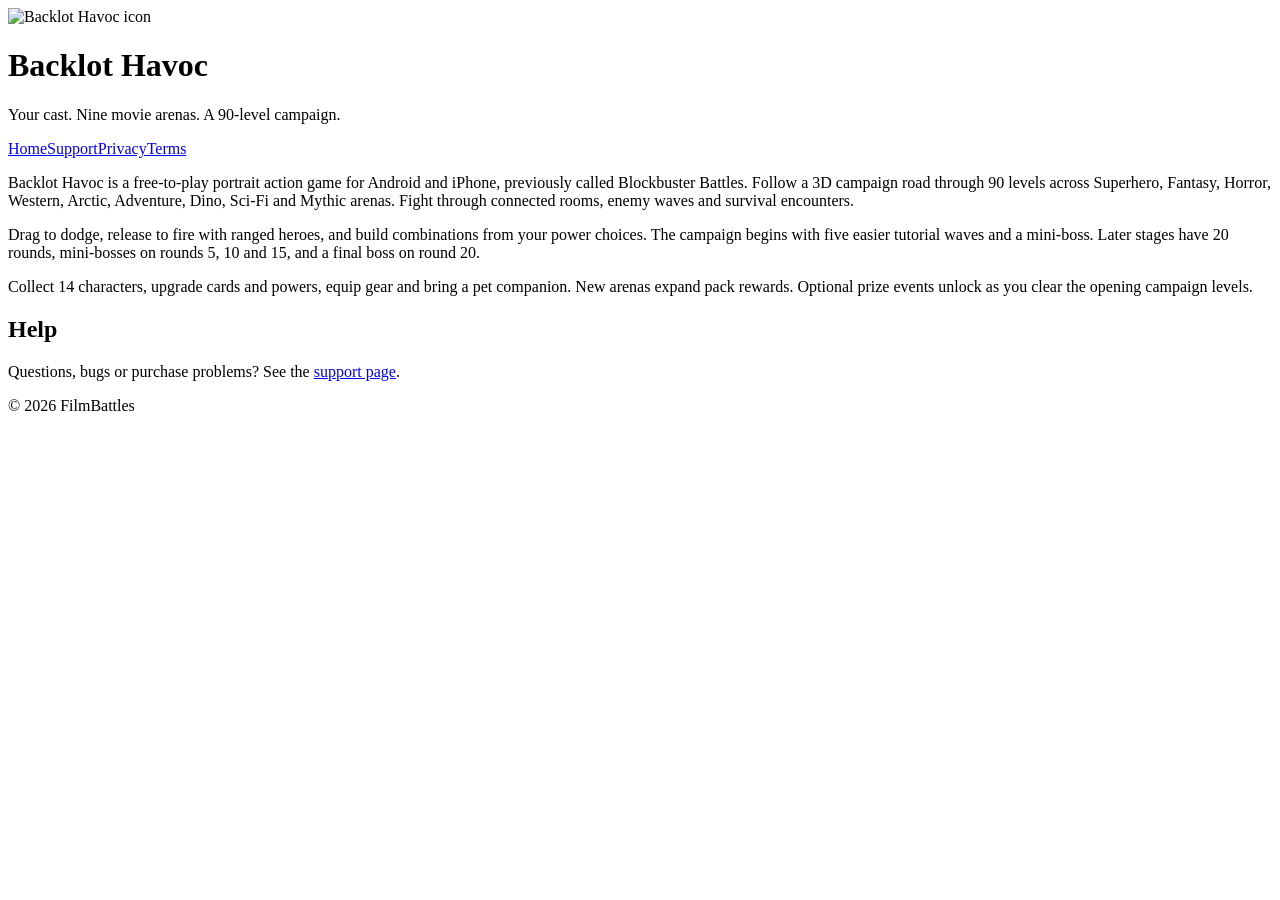
==== index.html @ e46f469b "Refresh campaign wording for current App Store submission" ====
<!DOCTYPE html>
<html lang="en">
<head>
<meta charset="utf-8">
<meta name="viewport" content="width=device-width, initial-scale=1">
<title>Backlot Havoc</title>
<link rel="stylesheet" href="style.css">
</head>
<body>
<header>
  <img src="icon.png" alt="Backlot Havoc icon">
  <h1>Backlot Havoc</h1>
  <p>Your cast. Nine movie arenas. A 90-level campaign.</p>
</header>
<nav><a href="index.html">Home</a><a href="support.html">Support</a><a href="privacy.html">Privacy</a><a href="terms.html">Terms</a></nav>
<main>
  <p>Backlot Havoc is a free-to-play portrait action game for Android and iPhone, previously called Blockbuster Battles.
  Follow a 3D campaign road through 90 levels across Superhero, Fantasy, Horror, Western, Arctic, Adventure, Dino,
  Sci-Fi and Mythic arenas. Fight through connected rooms, enemy waves and survival encounters.</p>
  <p>Drag to dodge, release to fire with ranged heroes, and build combinations from your power choices. The campaign
  begins with five easier tutorial waves and a mini-boss. Later stages have 20 rounds, mini-bosses on rounds 5, 10 and 15, and a final boss on round 20.</p>
  <p>Collect 14 characters, upgrade cards and powers, equip gear and bring a pet companion. New arenas expand pack
  rewards. Optional prize events unlock as you clear the opening campaign levels.</p>
  <h2>Help</h2>
  <p>Questions, bugs or purchase problems? See the <a href="support.html">support page</a>.</p>
</main>
<footer>&copy; 2026 FilmBattles</footer>
</body>
</html>
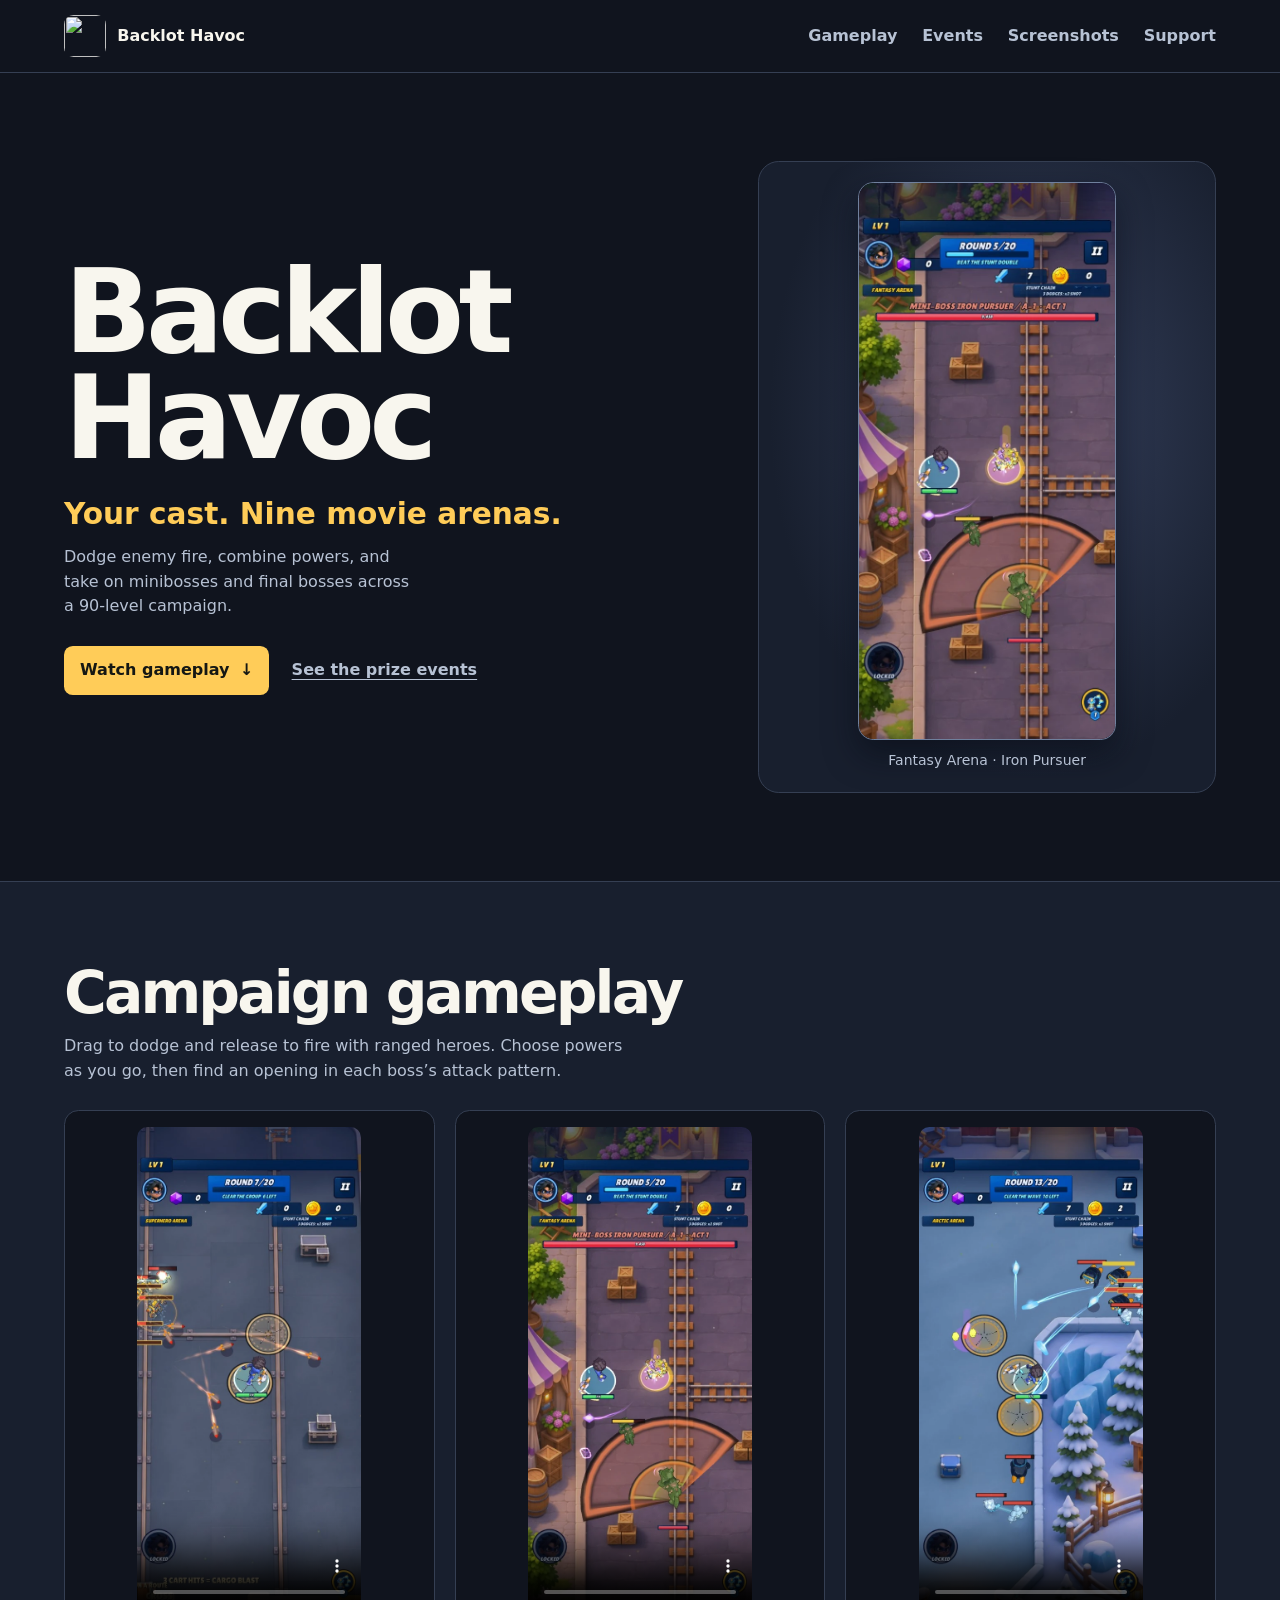
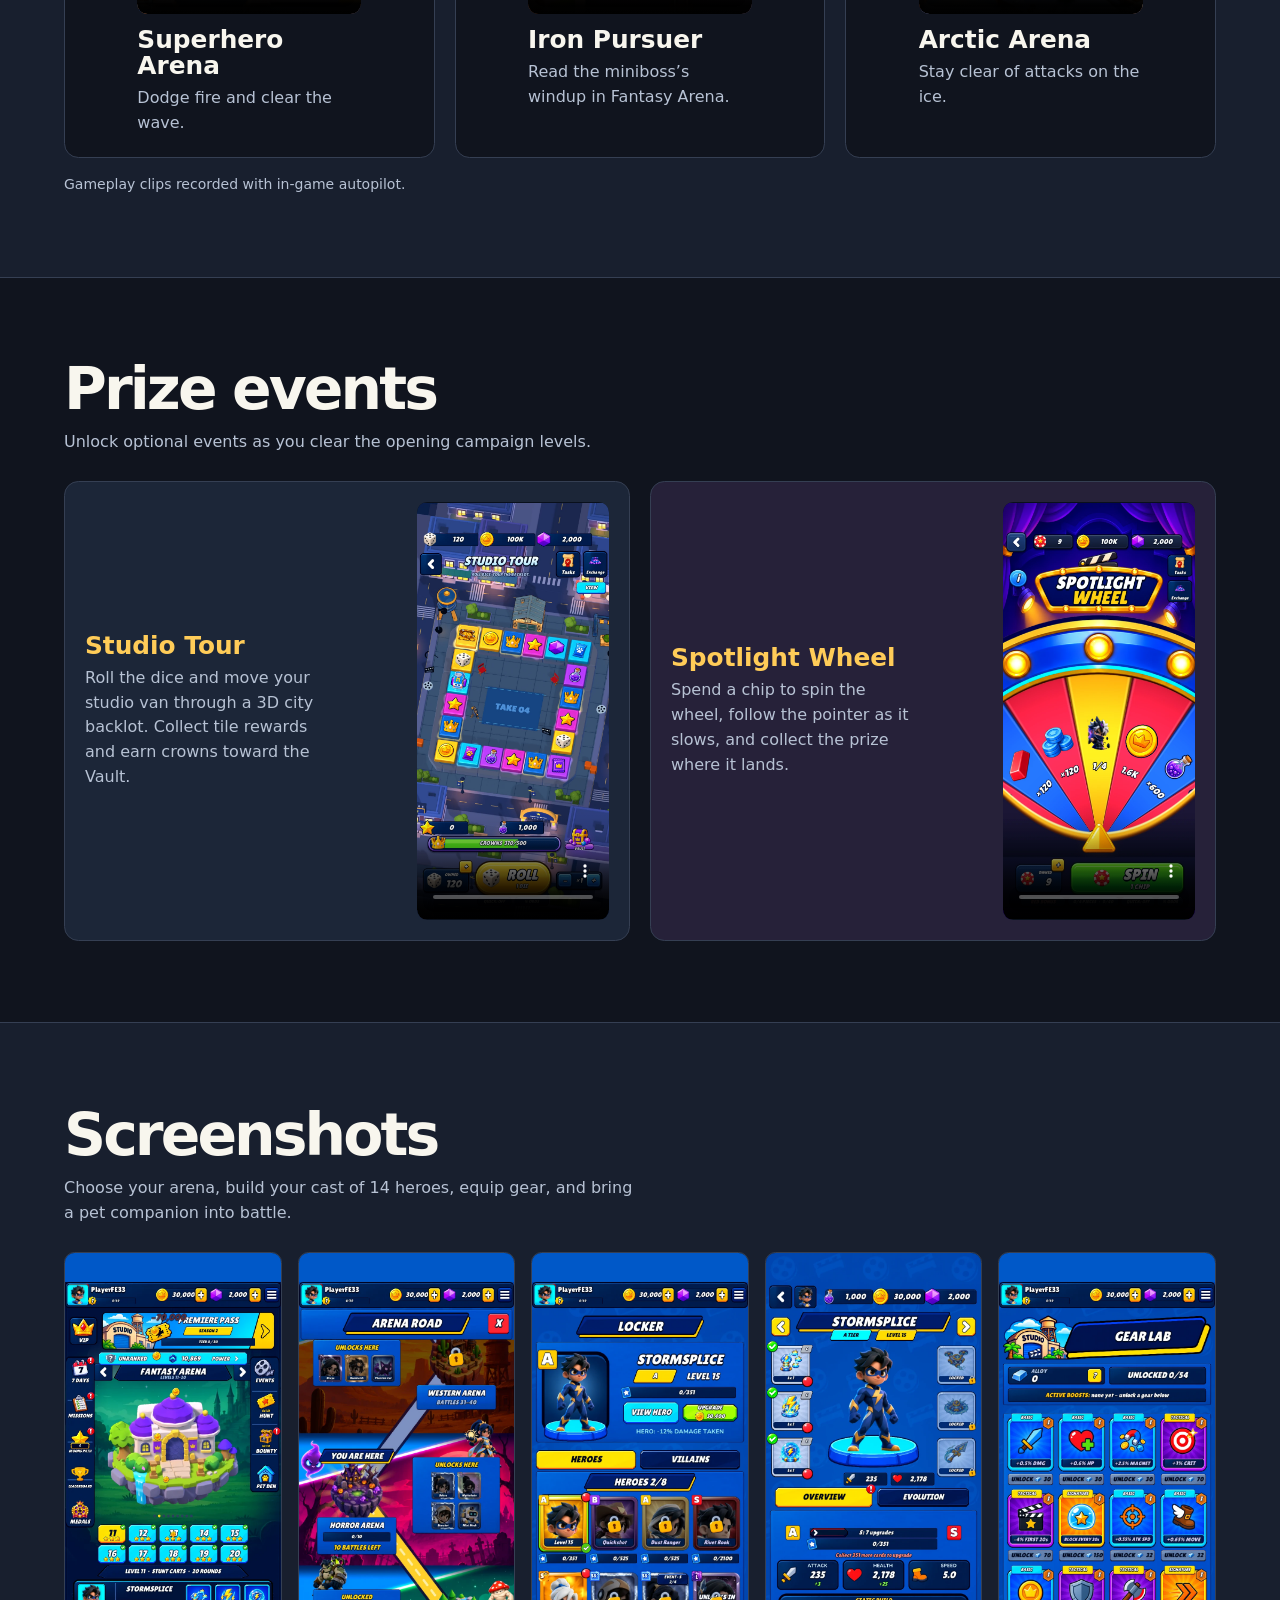
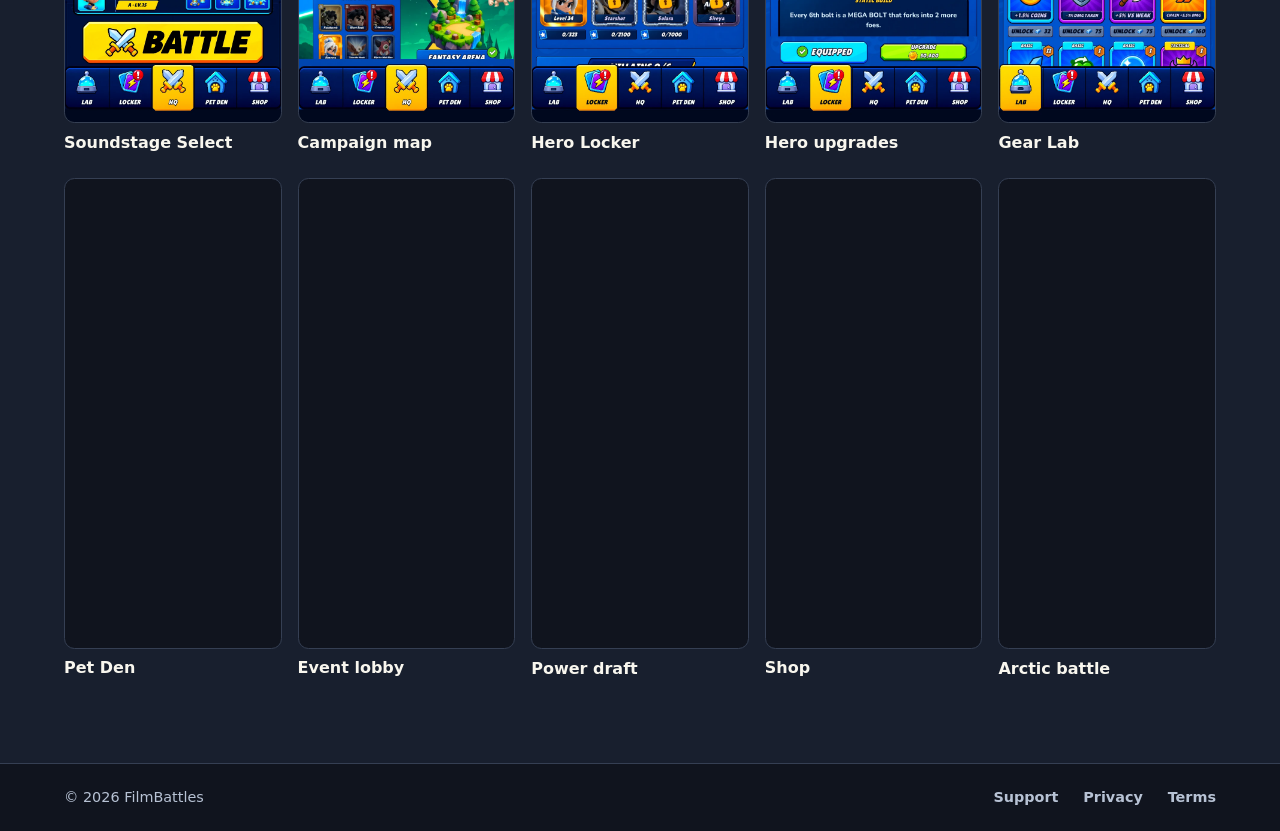
==== commit 3ff8a49b: "Show current Backlot Havoc gameplay and events" ====
--- a/index.html
+++ b/index.html
@@ -1,29 +1,142 @@
-<!DOCTYPE html>
+<!doctype html>
 <html lang="en">
 <head>
-<meta charset="utf-8">
-<meta name="viewport" content="width=device-width, initial-scale=1">
-<title>Backlot Havoc</title>
-<link rel="stylesheet" href="style.css">
+  <meta charset="utf-8">
+  <meta name="viewport" content="width=device-width, initial-scale=1">
+  <meta name="description" content="Watch Backlot Havoc campaign gameplay, roll through the 3D Studio Tour, and spin the Spotlight Wheel.">
+  <meta name="theme-color" content="#10141e">
+  <title>Backlot Havoc | FilmBattles</title>
+  <link rel="icon" href="icon.png">
+  <link rel="stylesheet" href="showcase.css">
 </head>
 <body>
-<header>
-  <img src="icon.png" alt="Backlot Havoc icon">
-  <h1>Backlot Havoc</h1>
-  <p>Your cast. Nine movie arenas. A 90-level campaign.</p>
-</header>
-<nav><a href="index.html">Home</a><a href="support.html">Support</a><a href="privacy.html">Privacy</a><a href="terms.html">Terms</a></nav>
-<main>
-  <p>Backlot Havoc is a free-to-play portrait action game for Android and iPhone, previously called Blockbuster Battles.
-  Follow a 3D campaign road through 90 levels across Superhero, Fantasy, Horror, Western, Arctic, Adventure, Dino,
-  Sci-Fi and Mythic arenas. Fight through connected rooms, enemy waves and survival encounters.</p>
-  <p>Drag to dodge, release to fire with ranged heroes, and build combinations from your power choices. The campaign
-  begins with five easier tutorial waves and a mini-boss. Later stages have 20 rounds, mini-bosses on rounds 5, 10 and 15, and a final boss on round 20.</p>
-  <p>Collect 14 characters, upgrade cards and powers, equip gear and bring a pet companion. New arenas expand pack
-  rewards. Optional prize events unlock as you clear the opening campaign levels.</p>
-  <h2>Help</h2>
-  <p>Questions, bugs or purchase problems? See the <a href="support.html">support page</a>.</p>
-</main>
-<footer>&copy; 2026 FilmBattles</footer>
+  <a class="skip-link" href="#main">Skip to content</a>
+  <header class="site-header">
+    <div class="container head-inner">
+      <a class="brand" href="index.html" aria-current="page">
+        <img src="icon.png" width="42" height="42" alt="">
+        <span>Backlot Havoc</span>
+      </a>
+      <nav aria-label="Main navigation">
+        <a href="#combat">Gameplay</a>
+        <a href="#events">Events</a>
+        <a href="#screens">Screenshots</a>
+        <a href="support.html">Support</a>
+      </nav>
+    </div>
+  </header>
+
+  <main id="main">
+    <section class="hero container" aria-labelledby="game-title">
+      <div class="hero-copy">
+        <h1 id="game-title">Backlot<br> Havoc</h1>
+        <p class="hero-lead">Your cast. Nine movie arenas.</p>
+        <p>Dodge enemy fire, combine powers, and take on minibosses and final bosses across a 90-level campaign.</p>
+        <div class="hero-actions">
+          <a class="primary-button" href="#combat">Watch gameplay <span aria-hidden="true">↓</span></a>
+          <a class="secondary-link" href="#events">See the prize events</a>
+        </div>
+      </div>
+      <figure class="hero-visual">
+        <img src="media/fantasy-combat.webp" width="540" height="1174" fetchpriority="high"
+          alt="Stormsplice facing the Iron Pursuer on the tracks in Fantasy Arena.">
+        <figcaption>Fantasy Arena · Iron Pursuer</figcaption>
+      </figure>
+    </section>
+
+    <section id="combat" class="section combat-section" aria-labelledby="combat-title">
+      <div class="container">
+        <div class="section-heading">
+          <h2 id="combat-title">Campaign gameplay</h2>
+          <p>Drag to dodge and release to fire with ranged heroes. Choose powers as you go, then find an opening in each boss’s attack pattern.</p>
+        </div>
+        <div class="combat-grid">
+          <figure class="combat-card">
+            <video controls playsinline preload="none" poster="media/superhero-combat.webp" aria-label="Superhero Arena autopilot gameplay">
+              <source src="media/superhero-combat.mp4" type="video/mp4">
+              <a href="media/superhero-combat.mp4">Open the Superhero Arena clip</a>
+            </video>
+            <figcaption><h3>Superhero Arena</h3><p>Dodge fire and clear the wave.</p></figcaption>
+          </figure>
+          <figure class="combat-card">
+            <video controls playsinline preload="none" poster="media/fantasy-combat.webp" aria-label="Fantasy Arena Iron Pursuer autopilot gameplay">
+              <source src="media/fantasy-combat.mp4" type="video/mp4">
+              <a href="media/fantasy-combat.mp4">Open the Iron Pursuer clip</a>
+            </video>
+            <figcaption><h3>Iron Pursuer</h3><p>Read the miniboss’s windup in Fantasy Arena.</p></figcaption>
+          </figure>
+          <figure class="combat-card">
+            <video controls playsinline preload="none" poster="media/arctic-combat.webp" aria-label="Arctic Arena autopilot gameplay">
+              <source src="media/arctic-combat.mp4" type="video/mp4">
+              <a href="media/arctic-combat.mp4">Open the Arctic Arena clip</a>
+            </video>
+            <figcaption><h3>Arctic Arena</h3><p>Stay clear of attacks on the ice.</p></figcaption>
+          </figure>
+        </div>
+        <p class="capture-note">Gameplay clips recorded with in-game autopilot.</p>
+      </div>
+    </section>
+
+    <section id="events" class="section container" aria-labelledby="events-title">
+      <div class="section-heading">
+        <h2 id="events-title">Prize events</h2>
+        <p>Unlock optional events as you clear the opening campaign levels.</p>
+      </div>
+      <div class="event-grid">
+        <article class="event-card tour">
+          <div class="event-copy">
+            <h3>Studio Tour</h3>
+            <p>Roll the dice and move your studio van through a 3D city backlot. Collect tile rewards and earn crowns toward the Vault.</p>
+          </div>
+          <video controls playsinline preload="none" poster="media/studio-tour.webp" aria-label="Studio Tour dice roll and van movement">
+            <source src="media/studio-tour.mp4" type="video/mp4">
+            <a href="media/studio-tour.mp4">Open the Studio Tour roll clip</a>
+          </video>
+        </article>
+        <article class="event-card wheel">
+          <div class="event-copy">
+            <h3>Spotlight Wheel</h3>
+            <p>Spend a chip to spin the wheel, follow the pointer as it slows, and collect the prize where it lands.</p>
+          </div>
+          <video controls playsinline preload="none" poster="media/spotlight-wheel.webp" aria-label="Spotlight Wheel spinning and revealing a prize">
+            <source src="media/spotlight-wheel.mp4" type="video/mp4">
+            <a href="media/spotlight-wheel.mp4">Open the Spotlight Wheel spin clip</a>
+          </video>
+        </article>
+      </div>
+    </section>
+
+    <section id="screens" class="section screen-section" aria-labelledby="screens-title">
+      <div class="container">
+        <div class="section-heading">
+          <h2 id="screens-title">Screenshots</h2>
+          <p>Choose your arena, build your cast of 14 heroes, equip gear, and bring a pet companion into battle.</p>
+        </div>
+        <div class="screen-grid">
+          <figure><a href="media/soundstage.webp"><img src="media/soundstage.webp" width="720" height="1560" loading="lazy" decoding="async" alt="Soundstage Select home screen with its 3D arena island"></a><figcaption>Soundstage Select</figcaption></figure>
+          <figure><a href="media/campaign.webp"><img src="media/campaign.webp" width="720" height="1560" loading="lazy" decoding="async" alt="Campaign map showing the arena route and level milestones"></a><figcaption>Campaign map</figcaption></figure>
+          <figure><a href="media/heroes.webp"><img src="media/heroes.webp" width="720" height="1560" loading="lazy" decoding="async" alt="Hero Locker with collectible character portraits"></a><figcaption>Hero Locker</figcaption></figure>
+          <figure><a href="media/hero-upgrades.webp"><img src="media/hero-upgrades.webp" width="720" height="1560" loading="lazy" decoding="async" alt="Stormsplice’s hero profile and upgrade controls"></a><figcaption>Hero upgrades</figcaption></figure>
+          <figure><a href="media/research.webp"><img src="media/research.webp" width="720" height="1560" loading="lazy" decoding="async" alt="Gear Lab with upgrade categories"></a><figcaption>Gear Lab</figcaption></figure>
+          <figure><a href="media/pet-den.webp"><img src="media/pet-den.webp" width="720" height="1560" loading="lazy" decoding="async" alt="Pet Den and available companions"></a><figcaption>Pet Den</figcaption></figure>
+          <figure><a href="media/event-lobby.webp"><img src="media/event-lobby.webp" width="720" height="1560" loading="lazy" decoding="async" alt="Prize event lobby with Studio Tour and Spotlight Wheel"></a><figcaption>Event lobby</figcaption></figure>
+          <figure><a href="media/power-draft.webp"><img src="media/power-draft.webp" width="720" height="1560" loading="lazy" decoding="async" alt="Three selectable power-up cards in battle"></a><figcaption>Power draft</figcaption></figure>
+          <figure><a href="media/shop.webp"><img src="media/shop.webp" width="720" height="1560" loading="lazy" decoding="async" alt="In-game Shop with packs, offers, and resource tabs"></a><figcaption>Shop</figcaption></figure>
+          <figure><a href="media/arctic-battle.webp"><img src="media/arctic-battle.webp" width="720" height="1560" loading="lazy" decoding="async" alt="Combat on a snowy Arctic Arena stage with icy projectiles"></a><figcaption>Arctic battle</figcaption></figure>
+        </div>
+      </div>
+    </section>
+  </main>
+
+  <footer class="site-footer">
+    <div class="container foot-inner">
+      <span>&copy; 2026 FilmBattles</span>
+      <nav aria-label="Support and legal">
+        <a href="support.html">Support</a>
+        <a href="privacy.html">Privacy</a>
+        <a href="terms.html">Terms</a>
+      </nav>
+    </div>
+  </footer>
 </body>
 </html>
--- a/showcase.css
+++ b/showcase.css
@@ -0,0 +1,119 @@
+:root {
+  color-scheme: dark;
+  --base: #10141e;
+  --panel: #181f2e;
+  --raised: #202a3b;
+  --edge: #353f53;
+  --text: #f8f6ee;
+  --muted: #b7c2d4;
+  --gold: #ffcc58;
+  --display: "Arial Black", "Segoe UI", system-ui, sans-serif;
+  --body: "Segoe UI", system-ui, sans-serif;
+}
+
+* { box-sizing: border-box; }
+html { scroll-padding-block: 1rem; }
+body { margin: 0; background: var(--base); color: var(--text); font: 1rem/1.55 var(--body); }
+a { color: inherit; }
+img, video { display: block; max-width: 100%; }
+a:focus-visible, video:focus-visible { outline: 3px solid var(--gold); outline-offset: 5px; }
+figure { margin: 0; }
+.container { width: min(100% - 3rem, 72rem); margin-inline: auto; }
+
+.skip-link {
+  position: absolute; z-index: 2; top: .5rem; left: .5rem;
+  transform: translateY(-200%); background: var(--gold); color: var(--base); padding: .5rem 1rem;
+}
+.skip-link:focus { transform: none; }
+.site-header { border-bottom: 1px solid var(--edge); }
+.head-inner, .foot-inner { display: flex; align-items: center; justify-content: space-between; gap: 1rem 2rem; flex-wrap: wrap; }
+.head-inner { min-height: 4.5rem; padding-block: .65rem; }
+.brand { display: inline-flex; align-items: center; gap: .7rem; text-decoration: none; font-weight: 750; white-space: nowrap; }
+.brand img { border-radius: .6rem; }
+nav { display: flex; gap: .45rem 1.55rem; flex-wrap: wrap; }
+nav a { color: var(--muted); text-decoration: none; font-weight: 650; }
+nav a:hover { color: var(--gold); }
+
+.hero {
+  display: grid; grid-template-columns: minmax(0, 1.2fr) minmax(0, .85fr);
+  align-items: center; gap: 3rem; padding-block: clamp(2.4rem, 7vw, 5.5rem);
+}
+h1, h2, h3 { line-height: 1.05; margin: 0; }
+h1, h2 { font-family: var(--display); letter-spacing: -.05em; }
+h1 { font-size: clamp(3.5rem, 9vw, 7.5rem); line-height: .92; }
+.hero-lead { color: var(--gold); font-size: clamp(1.32rem, 2.8vw, 1.85rem); font-weight: 730; margin: 1.3rem 0 .45rem; }
+.hero-copy > p:last-of-type { color: var(--muted); max-width: 35ch; margin: 0; }
+.hero-actions { display: flex; align-items: center; flex-wrap: wrap; gap: .75rem 1.4rem; margin-top: 1.7rem; }
+.primary-button {
+  display: inline-flex; align-items: center; gap: .65rem; border-radius: .55rem;
+  padding: .74rem 1rem; color: #151713; background: var(--gold); text-decoration: none; font-weight: 800;
+}
+.primary-button:hover { background: #ffe099; }
+.secondary-link { color: var(--muted); font-weight: 650; text-underline-offset: .25em; }
+.secondary-link:hover { color: var(--text); }
+.hero-visual {
+  display: grid; justify-items: center; gap: .65rem; padding: 1.25rem 1rem;
+  border-radius: 1.3rem; border: 1px solid var(--edge);
+  background: radial-gradient(ellipse at 60% 40%, #35405d, #181f2e 68%);
+}
+.hero-visual img {
+  width: min(100%, 16.1rem); height: auto; border: 1px solid #70809d;
+  border-radius: .95rem; box-shadow: 0 14px 32px #06091388;
+}
+.hero-visual figcaption, .capture-note { color: var(--muted); font-size: .875rem; }
+
+.section { padding-block: clamp(2.95rem, 7vw, 5.1rem); }
+.combat-section, .screen-section { background: var(--panel); border-block: 1px solid var(--edge); }
+.section-heading { margin-bottom: 1.65rem; }
+h2 { font-size: clamp(2rem, 5vw, 3.65rem); }
+h3 { font-size: clamp(1.1rem, 2.5vw, 1.55rem); }
+.section-heading p { color: var(--muted); max-width: 57ch; margin: .6rem 0 0; }
+
+.combat-grid { display: grid; grid-template-columns: repeat(3, minmax(0, 1fr)); gap: 1.25rem; }
+.combat-card {
+  display: grid; justify-items: center; align-content: start; background: var(--base);
+  border: 1px solid var(--edge); border-radius: .9rem; padding: 1rem;
+}
+video { width: min(100%, 14rem); aspect-ratio: 540 / 1174; border-radius: .65rem; background: #09101c; object-fit: contain; }
+.combat-card figcaption { width: min(100%, 14rem); padding-block: .8rem .3rem; }
+.combat-card p, .event-copy p { color: var(--muted); margin: .44rem 0 0; }
+.capture-note { margin: 1rem 0 0; }
+
+.event-grid { display: grid; grid-template-columns: repeat(2, minmax(0, 1fr)); gap: 1.25rem; }
+.event-card {
+  display: grid; grid-template-columns: minmax(0, 1fr) minmax(0, 1.03fr);
+  align-items: center; gap: 1rem; padding: 1.25rem; border: 1px solid var(--edge); border-radius: .9rem;
+}
+.tour { background: #1c2638; }
+.wheel { background: #262139; }
+.event-card video { justify-self: end; width: min(100%, 12rem); }
+.event-copy h3 { color: var(--gold); }
+
+.screen-grid { display: grid; grid-template-columns: repeat(5, minmax(0, 1fr)); gap: 1.4rem 1rem; }
+.screen-grid a { display: block; border-radius: .65rem; }
+.screen-grid img {
+  width: 100%; height: auto; aspect-ratio: 720 / 1560;
+  border: 1px solid var(--edge); border-radius: inherit; background: var(--base);
+}
+.screen-grid a:hover img { border-color: var(--gold); }
+.screen-grid figcaption { margin-top: .45rem; font-weight: 650; }
+.site-footer { padding-block: 1.4rem; color: var(--muted); font-size: .9rem; }
+
+@media (max-width: 56rem) {
+  .hero { gap: 1.4rem; }
+  .screen-grid { grid-template-columns: repeat(3, minmax(0, 1fr)); }
+  .event-card { grid-template-columns: 1fr; justify-items: center; align-content: start; }
+  .event-copy { width: 100%; }
+  .event-card video { justify-self: center; }
+}
+@media (max-width: 40rem) {
+  .container { width: calc(100% - 2rem); }
+  nav { column-gap: .9rem; font-size: .875rem; }
+  .hero { grid-template-columns: 1fr; padding-block: 2.35rem; }
+  .hero h1 br { display: none; }
+  .hero-visual img { width: min(100%, 13rem); }
+  .combat-grid, .event-grid { grid-template-columns: 1fr; }
+  .combat-card, .event-card { padding: .8rem; }
+  .combat-card figcaption, .event-copy { width: min(100%, 23rem); }
+  .screen-grid { grid-template-columns: repeat(2, minmax(0, 1fr)); }
+}
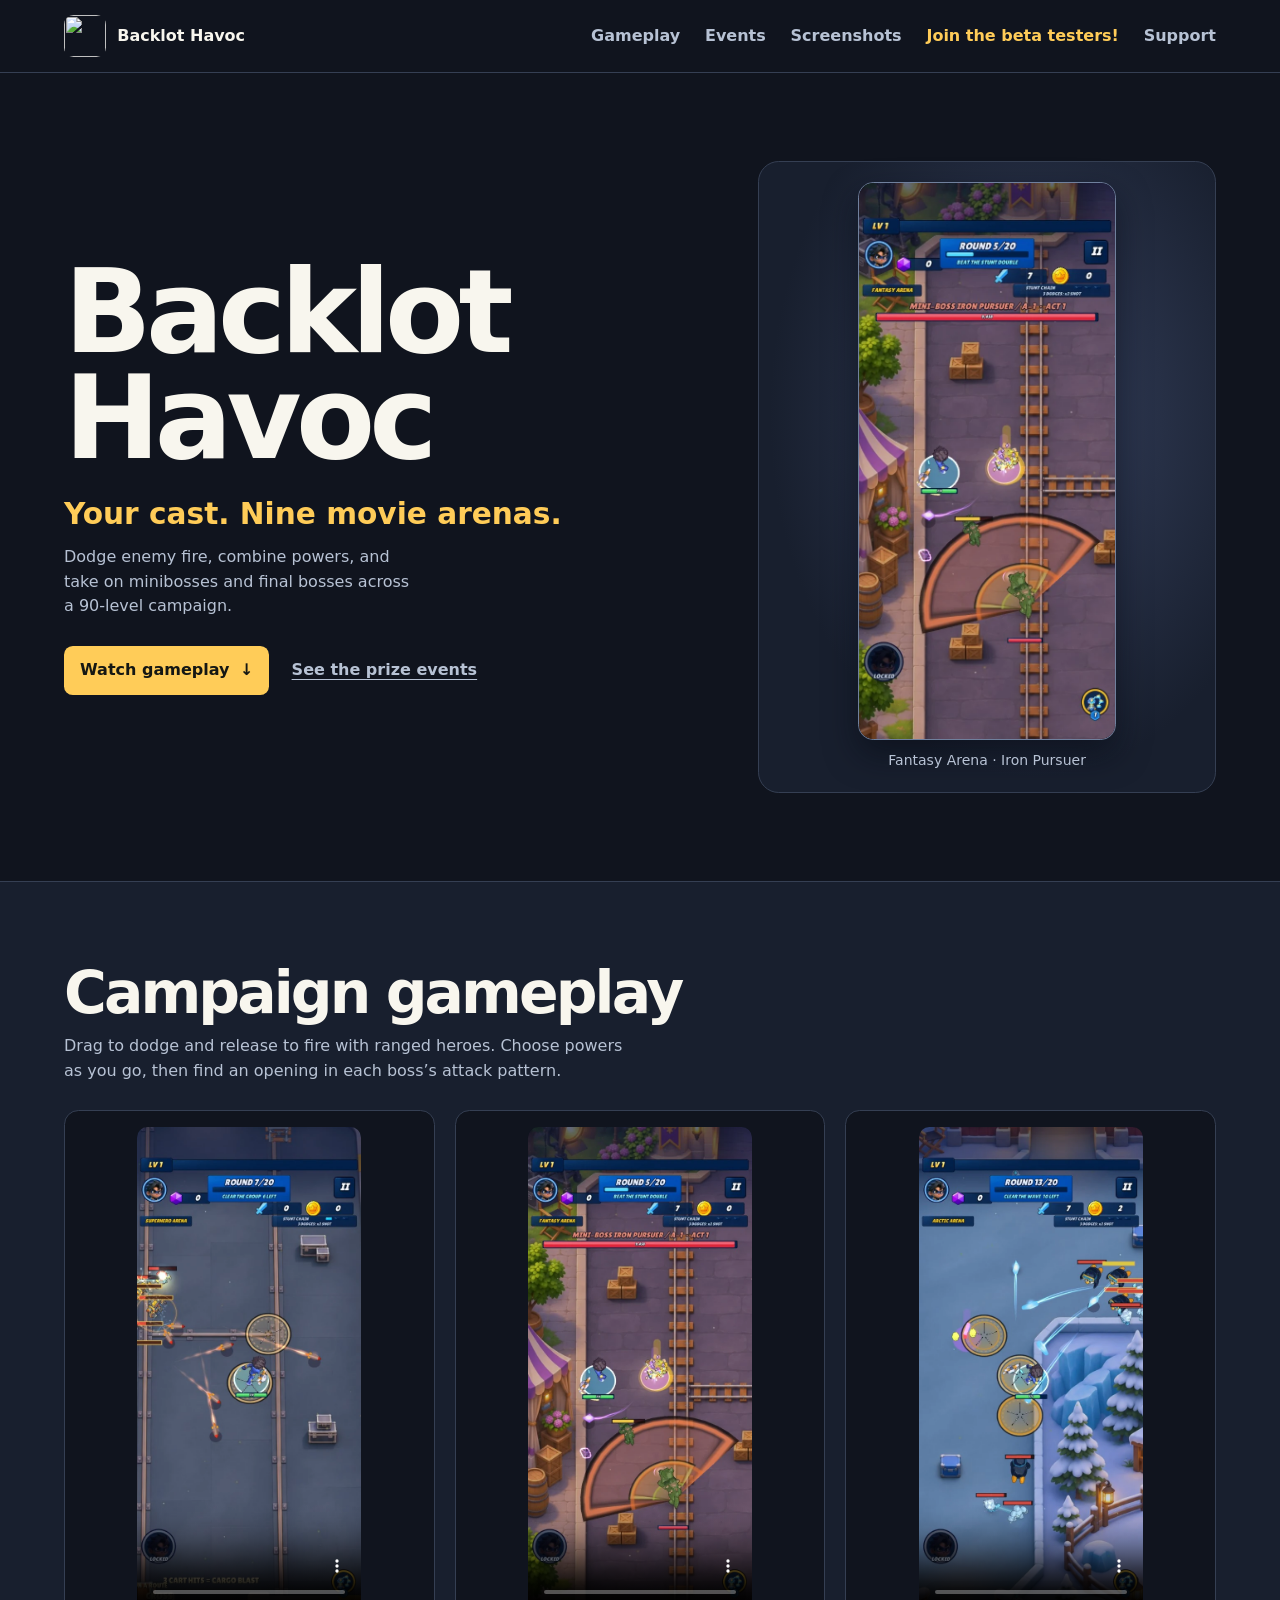
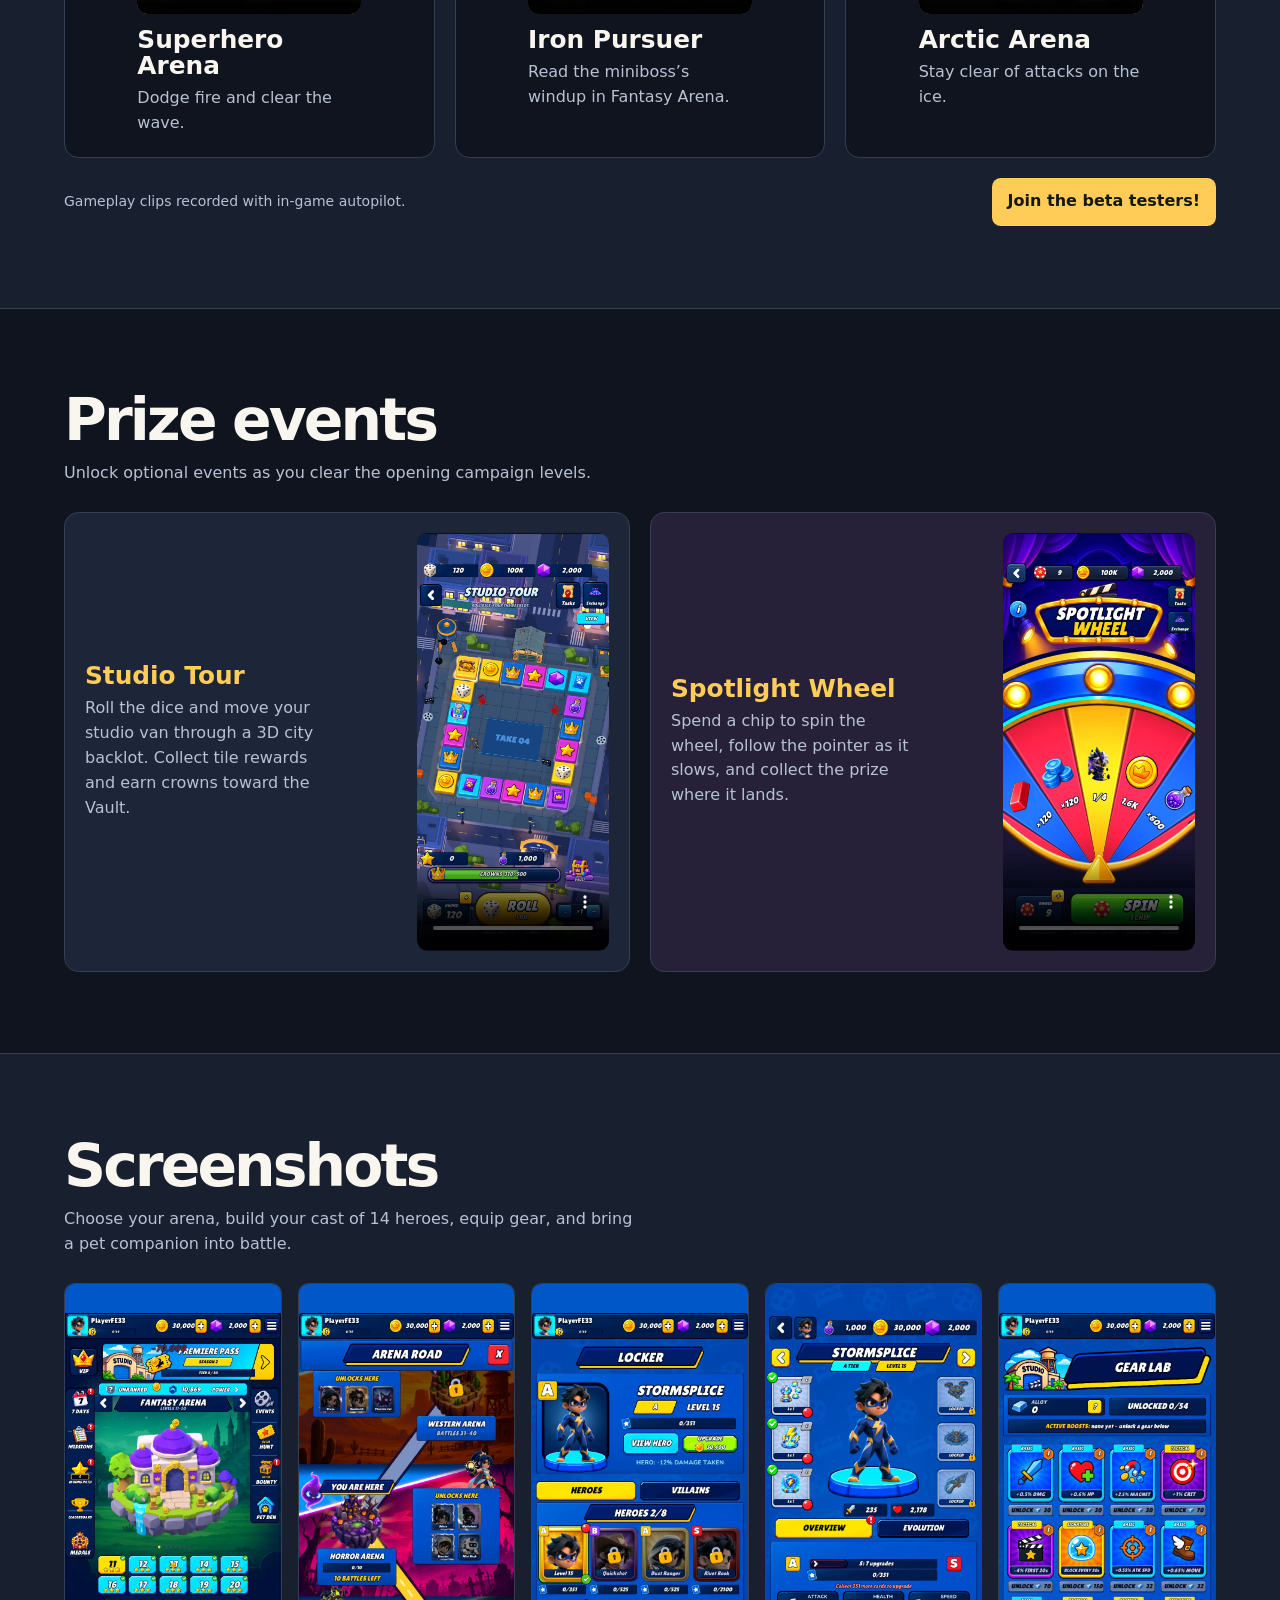
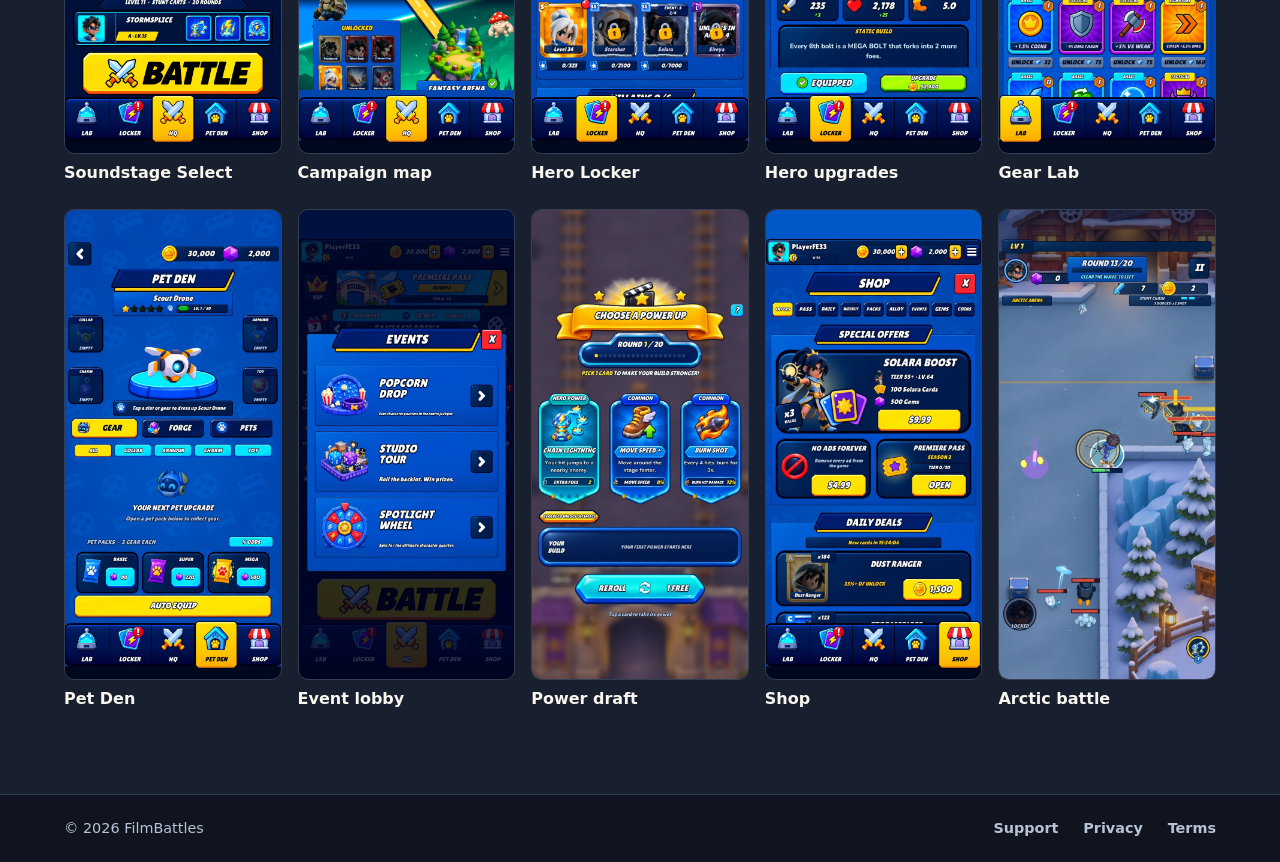
==== commit 9960d25c: "Add Backlot Havoc TestFlight signup and QR code" ====
--- a/index.html
+++ b/index.html
@@ -21,6 +21,7 @@
         <a href="#combat">Gameplay</a>
         <a href="#events">Events</a>
         <a href="#screens">Screenshots</a>
+        <a class="beta-nav" href="beta.html">Join the beta testers!</a>
         <a href="support.html">Support</a>
       </nav>
     </div>
@@ -73,7 +74,10 @@
             <figcaption><h3>Arctic Arena</h3><p>Stay clear of attacks on the ice.</p></figcaption>
           </figure>
         </div>
-        <p class="capture-note">Gameplay clips recorded with in-game autopilot.</p>
+        <div class="combat-actions">
+          <p class="capture-note">Gameplay clips recorded with in-game autopilot.</p>
+          <a class="primary-button" href="beta.html">Join the beta testers!</a>
+        </div>
       </div>
     </section>
 
--- a/showcase.css
+++ b/showcase.css
@@ -117,3 +117,85 @@
   .combat-card figcaption, .event-copy { width: min(100%, 23rem); }
   .screen-grid { grid-template-columns: repeat(2, minmax(0, 1fr)); }
 }
+.beta-nav { color: var(--gold); }
+.combat-actions {
+  display: flex;
+  flex-wrap: wrap;
+  align-items: center;
+  justify-content: space-between;
+  gap: 1rem;
+  margin-top: 1.25rem;
+}
+.combat-actions .capture-note { margin: 0; }
+.beta-page {
+  display: grid;
+  grid-template-columns: minmax(0, 1fr) minmax(13rem, 19rem);
+  align-items: start;
+  gap: clamp(1.25rem, 4vw, 3rem);
+  max-width: 61rem;
+  padding-block: clamp(2rem, 6vw, 5.25rem);
+}
+.beta-panel,
+.beta-share {
+  min-width: 0;
+  padding: clamp(1.25rem, 4vw, 2.3rem);
+  background: var(--panel);
+  border: 1px solid var(--edge);
+  border-radius: 1rem;
+}
+.beta-panel h1 { font-size: clamp(2.35rem, 5.4vw, 4rem); line-height: 1.02; }
+.beta-panel h2 { font-size: clamp(1.8rem, 4vw, 2.75rem); }
+.beta-panel h2:focus { outline: none; }
+.beta-page a { text-underline-offset: .2em; }
+.beta-page form { display: grid; gap: .55rem; }
+.beta-page [hidden] { display: none; }
+.beta-page label { font-weight: 650; }
+.beta-page input[type="text"],
+.beta-page input[type="email"] {
+  width: 100%;
+  min-height: 3rem;
+  margin-bottom: .6rem;
+  border: 1px solid #66718c;
+  border-radius: .5rem;
+  padding: .55rem .75rem;
+  background: var(--base);
+  color: var(--text);
+  font: inherit;
+  font-size: 1rem;
+}
+.beta-page input:focus-visible, .beta-page button:focus-visible {
+  outline: 2px solid var(--gold);
+  outline-offset: 3px;
+}
+.beta-page input[type="email"] { margin-bottom: 0; }
+.field-hint, .signup-status { color: var(--muted); font-size: .875rem; margin: 0; }
+.beta-consent {
+  display: flex;
+  gap: .6rem;
+  align-items: flex-start;
+  margin-block: .75rem;
+  color: var(--muted);
+  font-size: .875rem;
+}
+.beta-consent input { width: 1.1rem; height: 1.1rem; margin: .12rem 0 0; flex: none; accent-color: var(--gold); }
+.beta-page button {
+  justify-self: start;
+  border: 0;
+  font: inherit;
+  font-weight: 800;
+  cursor: pointer;
+}
+.beta-page button:disabled { opacity: .65; cursor: default; }
+.signup-status:empty { display: none; }
+.signup-status { margin-top: .5rem; }
+.install-guide ol { padding-left: 1.4rem; }
+.install-guide li { padding-left: .25rem; margin-bottom: .65rem; }
+.install-guide a { color: var(--gold); }
+.beta-share { display: grid; justify-items: center; gap: 1rem; }
+.beta-share h2 { font-size: 1.5rem; }
+.beta-share img { width: min(100%, 240px); height: auto; border-radius: .4rem; }
+@media (max-width: 680px) {
+  .beta-page { grid-template-columns: minmax(0, 1fr); }
+  .beta-share { justify-self: stretch; }
+  .beta-share img { width: min(100%, 180px); }
+}
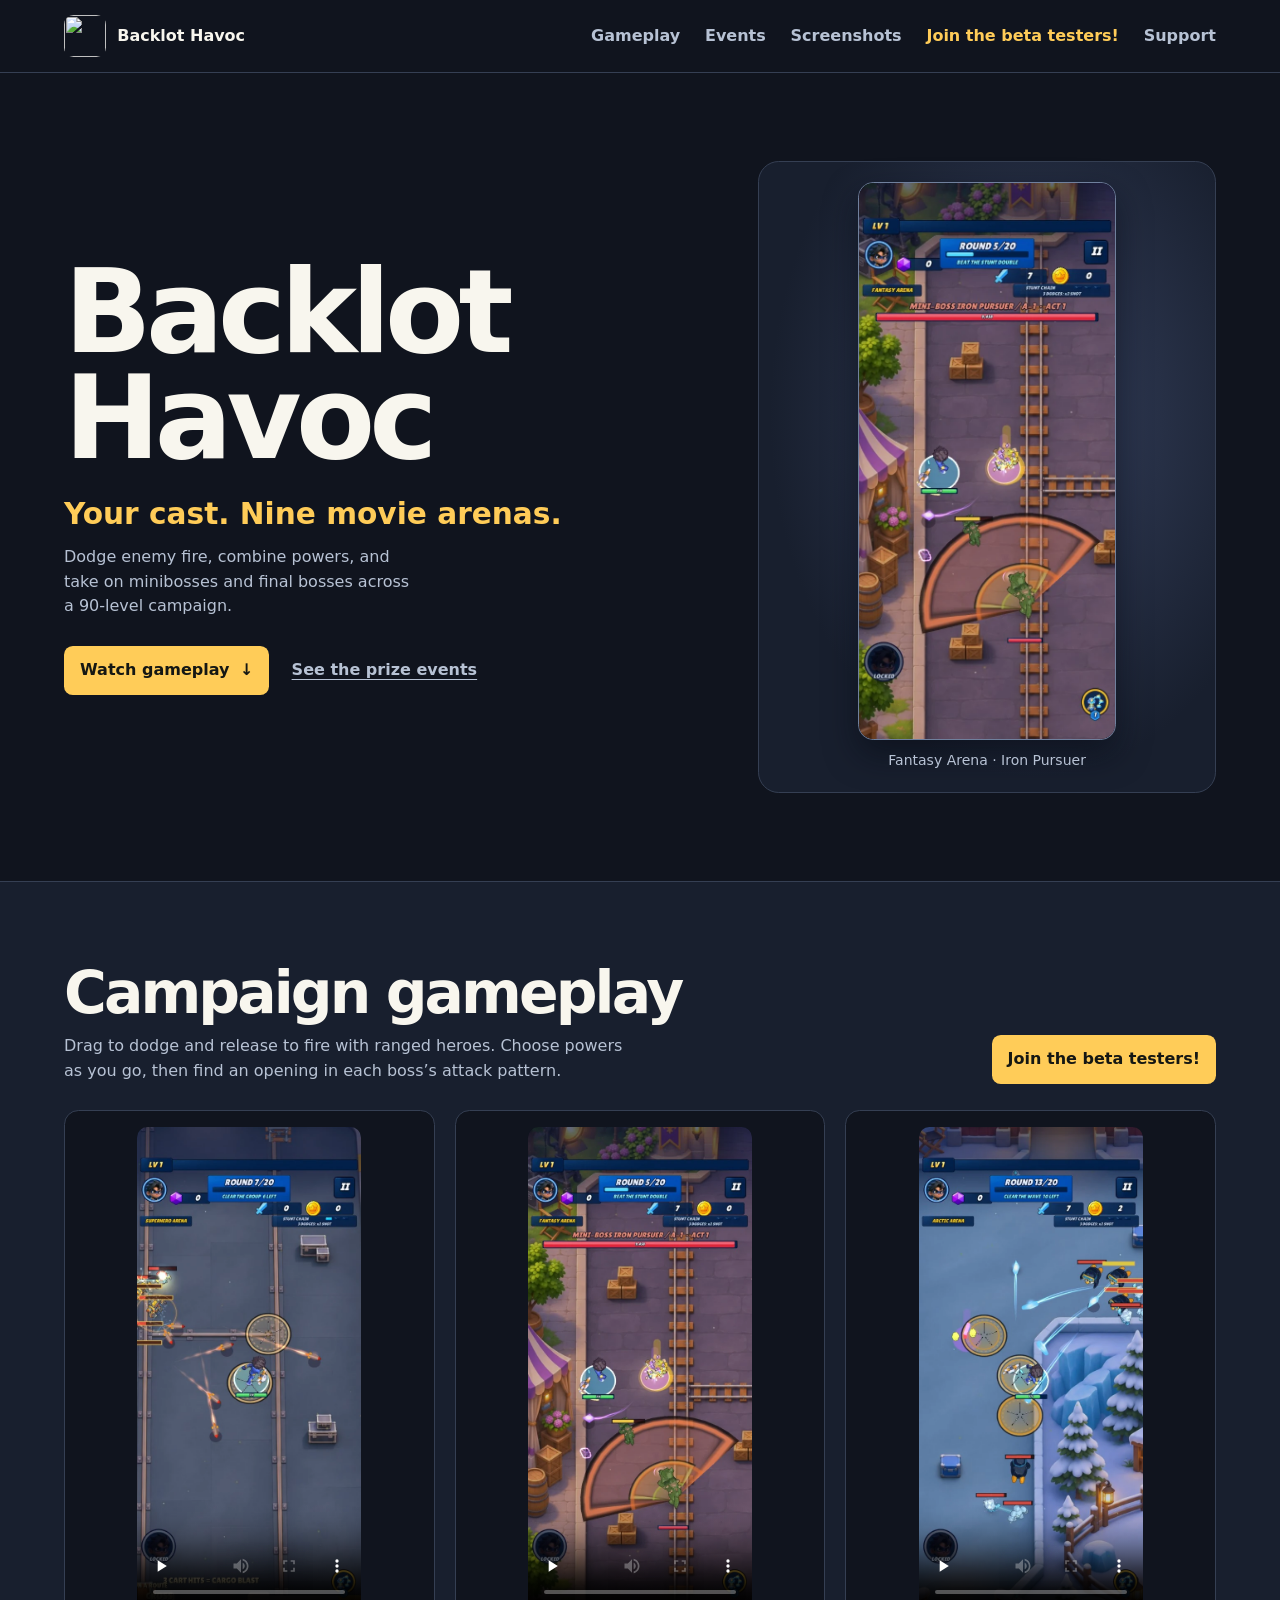
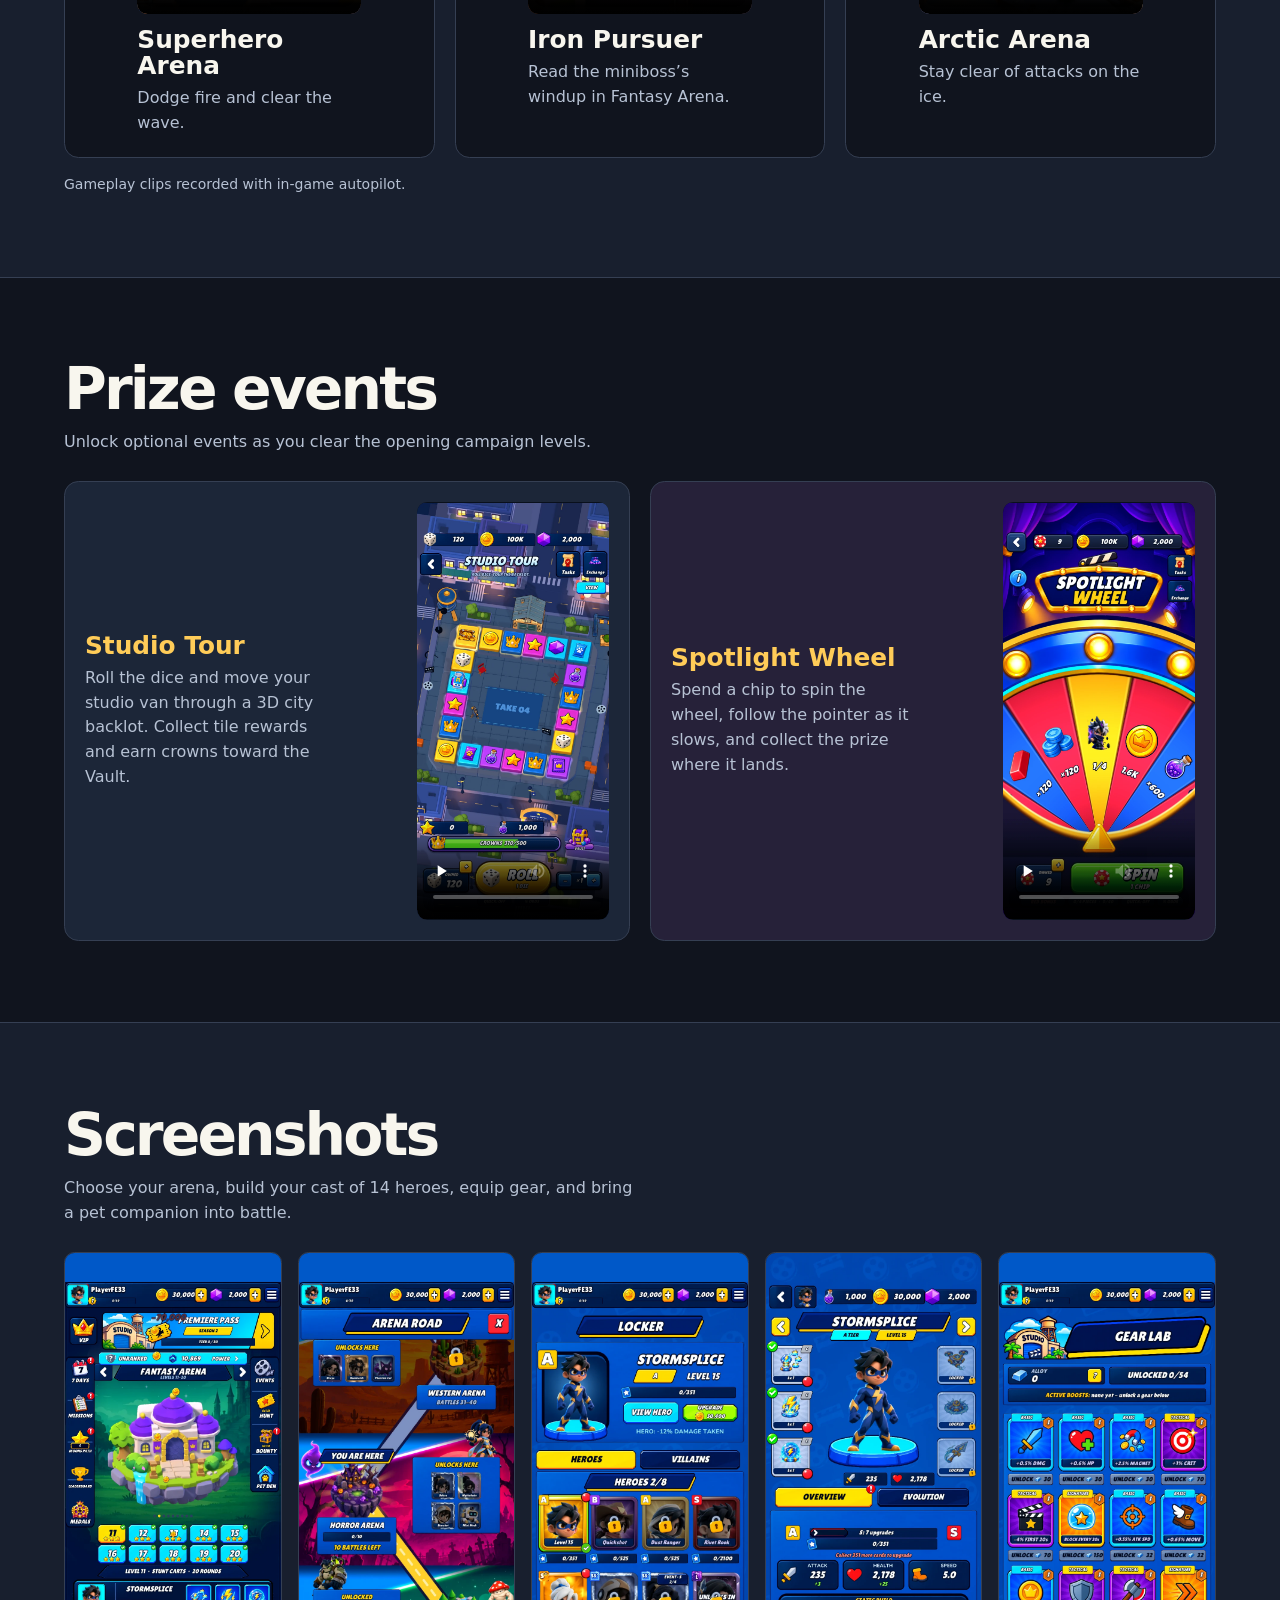
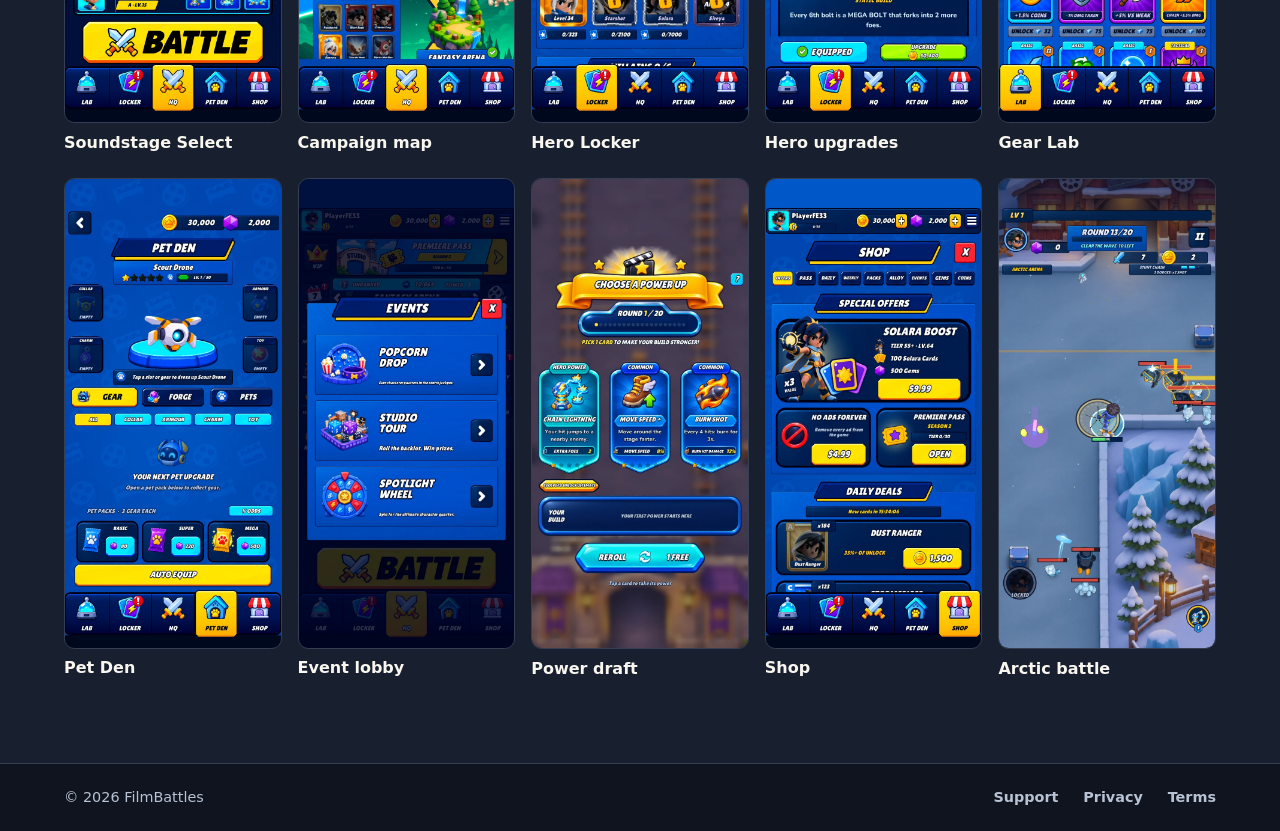
==== commit 6cfc2e0f: "Place beta signup at the top of the gameplay section" ====
--- a/index.html
+++ b/index.html
@@ -47,9 +47,12 @@
 
     <section id="combat" class="section combat-section" aria-labelledby="combat-title">
       <div class="container">
-        <div class="section-heading">
-          <h2 id="combat-title">Campaign gameplay</h2>
-          <p>Drag to dodge and release to fire with ranged heroes. Choose powers as you go, then find an opening in each boss’s attack pattern.</p>
+        <div class="section-heading combat-actions">
+          <div>
+            <h2 id="combat-title">Campaign gameplay</h2>
+            <p>Drag to dodge and release to fire with ranged heroes. Choose powers as you go, then find an opening in each boss’s attack pattern.</p>
+          </div>
+          <a class="primary-button" href="beta.html">Join the beta testers!</a>
         </div>
         <div class="combat-grid">
           <figure class="combat-card">
@@ -74,10 +77,7 @@
             <figcaption><h3>Arctic Arena</h3><p>Stay clear of attacks on the ice.</p></figcaption>
           </figure>
         </div>
-        <div class="combat-actions">
-          <p class="capture-note">Gameplay clips recorded with in-game autopilot.</p>
-          <a class="primary-button" href="beta.html">Join the beta testers!</a>
-        </div>
+        <p class="capture-note">Gameplay clips recorded with in-game autopilot.</p>
       </div>
     </section>
 
--- a/showcase.css
+++ b/showcase.css
@@ -121,12 +121,10 @@
 .combat-actions {
   display: flex;
   flex-wrap: wrap;
-  align-items: center;
+  align-items: end;
   justify-content: space-between;
   gap: 1rem;
-  margin-top: 1.25rem;
 }
-.combat-actions .capture-note { margin: 0; }
 .beta-page {
   display: grid;
   grid-template-columns: minmax(0, 1fr) minmax(13rem, 19rem);
